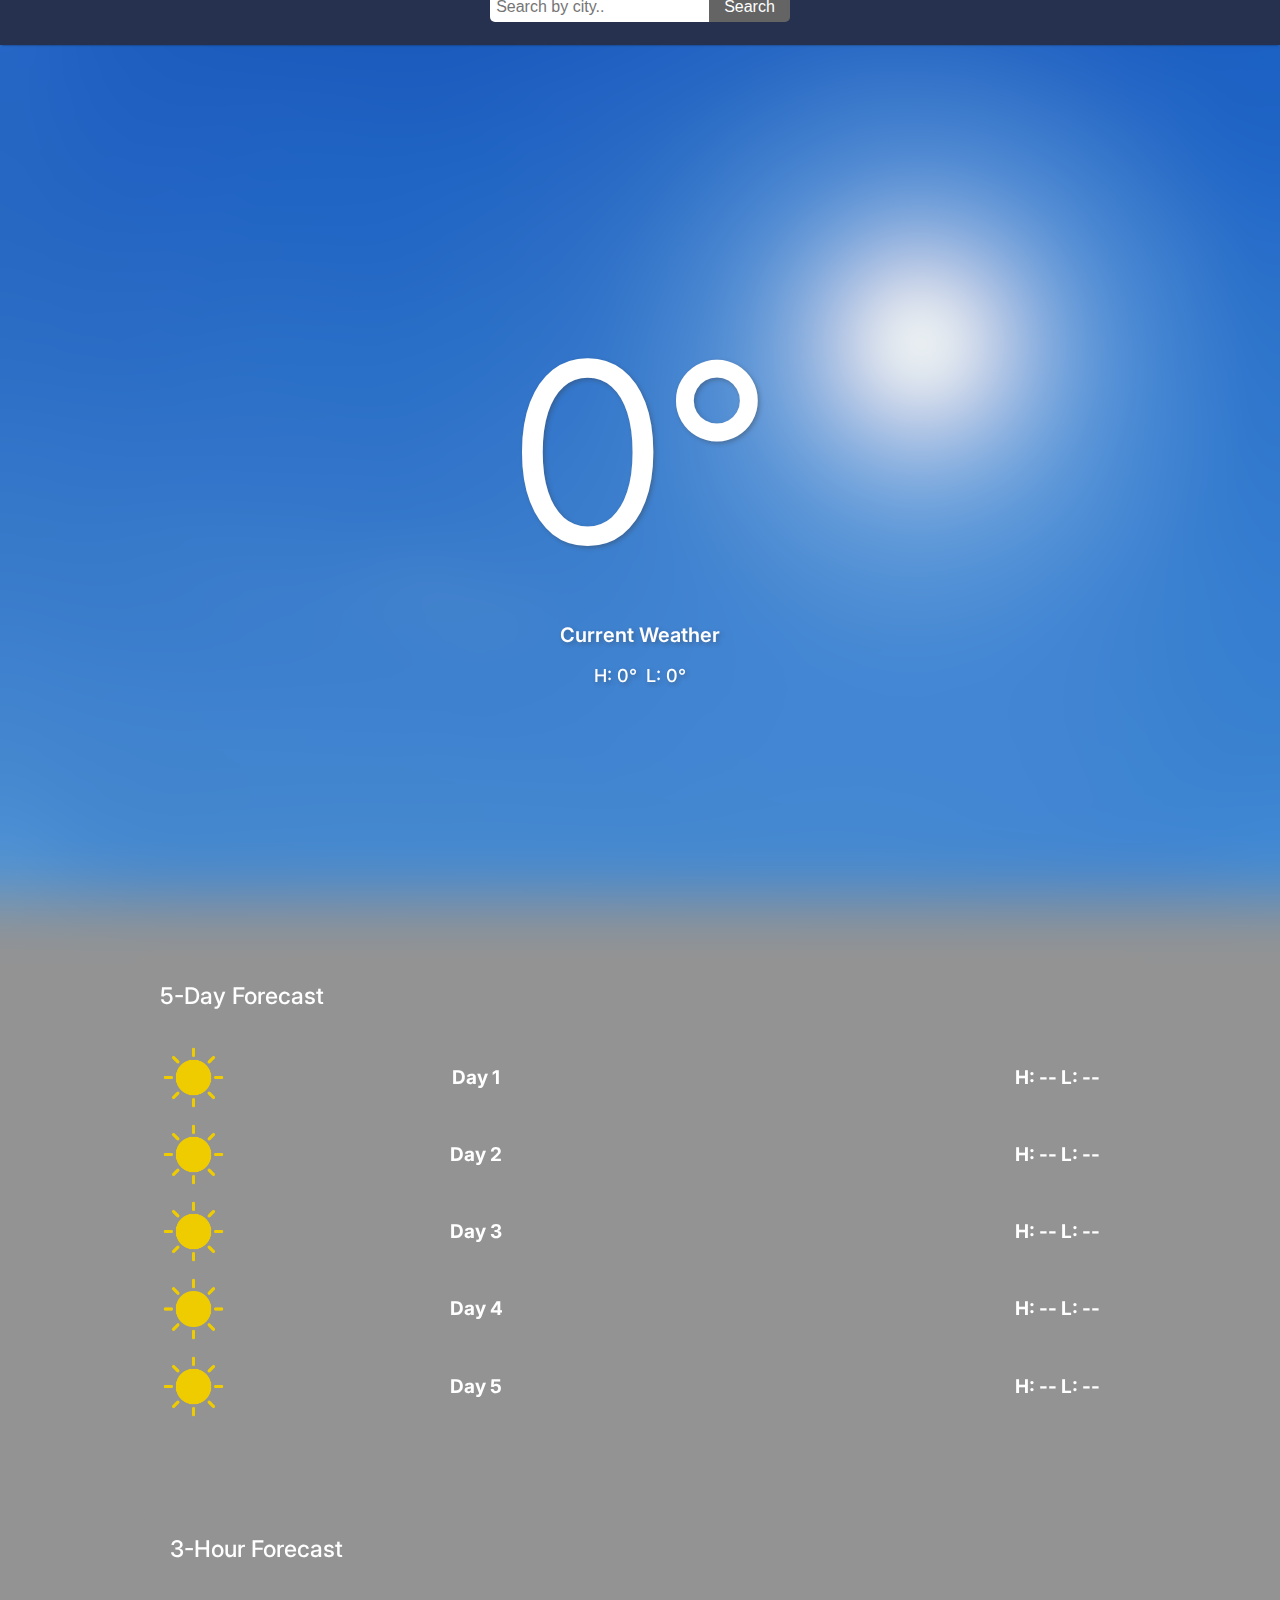
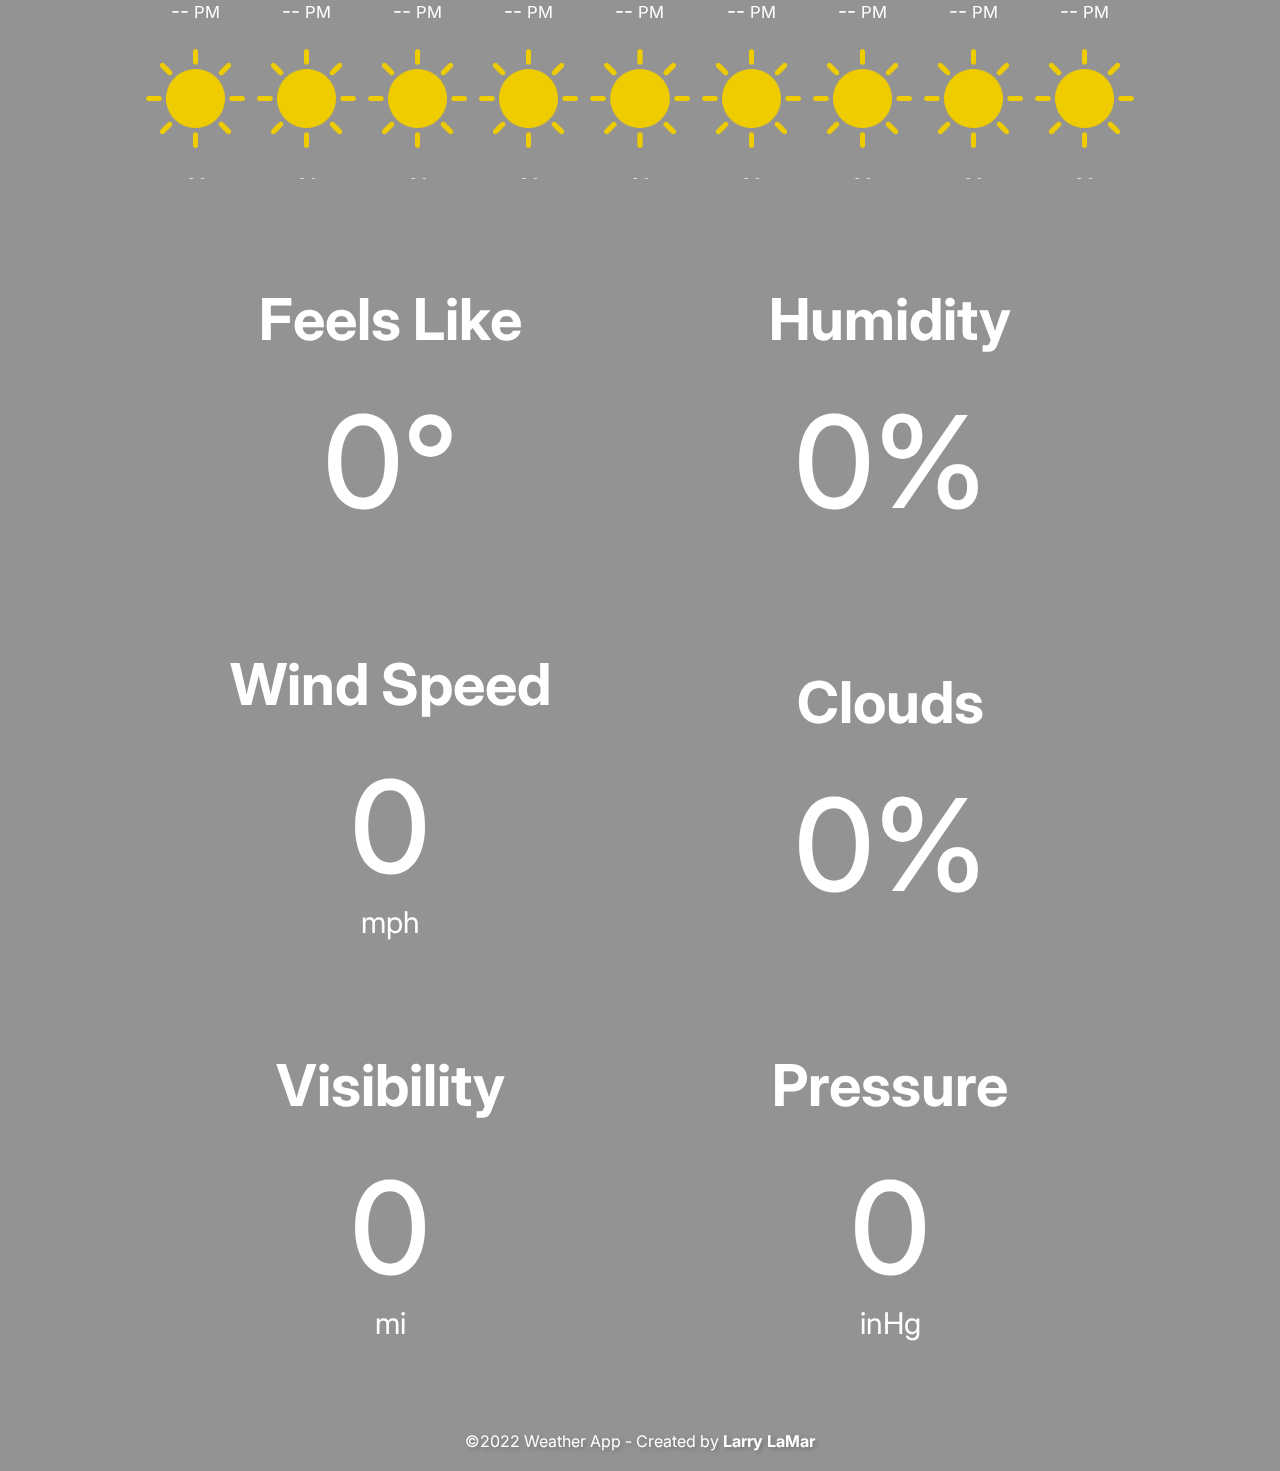
==== index.html @ 4acfbd5b "changed styling for search" ====
<!DOCTYPE html>
<html lang="en">
  <head>
    <meta charset="UTF-8" />
    <meta http-equiv="X-UA-Compatible" content="IE=edge" />
    <meta name="viewport" content="width=device-width, initial-scale=1.0" />
    <title>Weather App</title>
    <link rel="stylesheet" type="text/css" href="weather-app.css" />

    <link rel="preconnect" href="https://fonts.googleapis.com" />
    <link rel="preconnect" href="https://fonts.gstatic.com" crossorigin />
    <link
      href="https://fonts.googleapis.com/css2?family=Inter:wght@400;500;600;700&display=swap"
      rel="stylesheet"
    />

    <link
      rel="stylesheet"
      href="https://cdnjs.cloudflare.com/ajax/libs/font-awesome/6.1.2/css/all.min.css"
      integrity="sha512-1sCRPdkRXhBV2PBLUdRb4tMg1w2YPf37qatUFeS7zlBy7jJI8Lf4VHwWfZZfpXtYSLy85pkm9GaYVYMfw5BC1A=="
      crossorigin="anonymous"
      referrerpolicy="no-referrer"
    />

    <link
      rel="stylesheet"
      href="https://maxst.icons8.com/vue-static/landings/line-awesome/line-awesome/1.3.0/css/line-awesome.min.css"
    />
  </head>
  <body style="background-color: rgb(147, 147, 147)">
    <!-- <====== navbar section ======> -->
    <nav id="navBar" class="navbar">
      <div class="navContainer">
        <div class="search-container">
          <form id="searchForm" class="search-form">
            <input
              id="textBox"
              class="searchBar"
              type="text"
              placeholder="Search by city.."
            />
            <button class="search-button" type="submit">
              Search</i>
            </button>
          </form>
          <div id="searchResults" class="search-results"></div>
        </div>

        <i id="navIcon" class="las la-bars list-icon"></i>
        <i id="closeNavIcon" class="las la-times list-icon"></i>
      </div>
    </nav>

    <div class="nav-menu">
      <div class="nav-content">
        <div id="cityHistory" class="city-history-container">
          <h1 class="menu-title">Weather</h1>
        </div>
      </div>
    </div>

    <!-- ------- NAV END ------- -->

    <div class="weather-city">
      <p class="weather-header" id="weatherHeader">Getting Location...</p>
      <p id="weatherHeaderCountry">&nbsp;</p>
    </div>

    <div class="main-weather-container">
      <div class="weather-icon-container" id="weatherIconContainer">
        <!-- img icon here -->
        <img
          id="weatherIcon"
          class="weather-icon"
          src="./weather-icons/01d.png"
          alt="weather image"
        />
        <div id="apiLoader" class="loading-display-container">
          <div class="loading-container">
            <div class="loader"></div>
          </div>
        </div>
      </div>

      <p class="weather-temp" id="weatherTemp">0&deg;</p>
      <p class="weather-description" id="weatherDescription">Current Weather</p>

      <div class="high-low-container">
        <p class="high-low-temp" id="weatherHigh">H: 0&deg;&nbsp;</p>
        <p class="high-low-temp" id="weatherLow">L: 0&deg;</p>
      </div>
    </div>

    <div class="forecast-container">
      <div class="forecast-card">
        <h1 class="forecast-header">5-Day Forecast</h1>
        <div id="forecastList" class="forecast-list">
          <div class="forecast-days">
            <img
              class="forecast-image"
              src="./weather-icons/01d.png"
              alt="weather icon"
            />
            <p class="forecast-week-day">Day 1</p>
            <p class="forecast-hiLow">H: -- L: --</p>
          </div>
          <div class="forecast-days">
            <img
              class="forecast-image"
              src="./weather-icons/01d.png"
              alt="weather icon"
            />
            <p class="forecast-week-day">Day 2</p>
            <p class="forecast-hiLow">H: -- L: --</p>
          </div>
          <div class="forecast-days">
            <img
              class="forecast-image"
              src="./weather-icons/01d.png"
              alt="weather icon"
            />
            <p class="forecast-week-day">Day 3</p>
            <p class="forecast-hiLow">H: -- L: --</p>
          </div>
          <div class="forecast-days">
            <img
              class="forecast-image"
              src="./weather-icons/01d.png"
              alt="weather icon"
            />
            <p class="forecast-week-day">Day 4</p>
            <p class="forecast-hiLow">H: -- L: --</p>
          </div>
          <div class="forecast-days">
            <img
              class="forecast-image"
              src="./weather-icons/01d.png"
              alt="weather icon"
            />
            <p class="forecast-week-day">Day 5</p>
            <p class="forecast-hiLow">H: -- L: --</p>
          </div>
        </div>
      </div>
    </div>

    <div class="hourly-forecast-container">
      <!-- display temp, time, and image icon -->
      <div class="hourly-card-wrapper">
        <h1 class="forecast-header-hourly">3-Hour Forecast</h1>
        <div id="hourlyContainer" class="hourly-card-container">
          <div id="hourlyWeatherCard" class="hourlyWeather-card">
            <p class="hourlyTimeOfDay" id="timeOfDay">-- <small>PM</small></p>
            <img
              class="hourly-image"
              id="hourlyIcon"
              src="./weather-icons/01d.png"
              alt="weather icon"
            />
            <p class="hourly-temp" id="'hourlyTemp">0&deg;</p>
          </div>
          <div id="hourlyWeatherCard" class="hourlyWeather-card">
            <p class="hourlyTimeOfDay" id="timeOfDay">-- <small>PM</small></p>
            <img
              class="hourly-image"
              id="hourlyIcon"
              src="./weather-icons/01d.png"
              alt="weather icon"
            />
            <p class="hourly-temp" id="'hourlyTemp">0&deg;</p>
          </div>
          <div id="hourlyWeatherCard" class="hourlyWeather-card">
            <p class="hourlyTimeOfDay" id="timeOfDay">-- <small>PM</small></p>
            <img
              class="hourly-image"
              id="hourlyIcon"
              src="./weather-icons/01d.png"
              alt="weather icon"
            />
            <p class="hourly-temp" id="'hourlyTemp">0&deg;</p>
          </div>
          <div id="hourlyWeatherCard" class="hourlyWeather-card">
            <p class="hourlyTimeOfDay" id="timeOfDay">-- <small>PM</small></p>
            <img
              class="hourly-image"
              id="hourlyIcon"
              src="./weather-icons/01d.png"
              alt="weather icon"
            />
            <p class="hourly-temp" id="'hourlyTemp">0&deg;</p>
          </div>
          <div id="hourlyWeatherCard" class="hourlyWeather-card">
            <p class="hourlyTimeOfDay" id="timeOfDay">-- <small>PM</small></p>
            <img
              class="hourly-image"
              id="hourlyIcon"
              src="./weather-icons/01d.png"
              alt="weather icon"
            />
            <p class="hourly-temp" id="'hourlyTemp">0&deg;</p>
          </div>
          <div id="hourlyWeatherCard" class="hourlyWeather-card">
            <p class="hourlyTimeOfDay" id="timeOfDay">-- <small>PM</small></p>
            <img
              class="hourly-image"
              id="hourlyIcon"
              src="./weather-icons/01d.png"
              alt="weather icon"
            />
            <p class="hourly-temp" id="'hourlyTemp">0&deg;</p>
          </div>
          <div id="hourlyWeatherCard" class="hourlyWeather-card">
            <p class="hourlyTimeOfDay" id="timeOfDay">-- <small>PM</small></p>
            <img
              class="hourly-image"
              id="hourlyIcon"
              src="./weather-icons/01d.png"
              alt="weather icon"
            />
            <p class="hourly-temp" id="'hourlyTemp">0&deg;</p>
          </div>
          <div id="hourlyWeatherCard" class="hourlyWeather-card">
            <p class="hourlyTimeOfDay" id="timeOfDay">-- <small>PM</small></p>
            <img
              class="hourly-image"
              id="hourlyIcon"
              src="./weather-icons/01d.png"
              alt="weather icon"
            />
            <p class="hourly-temp" id="'hourlyTemp">0&deg;</p>
          </div>
          <div id="hourlyWeatherCard" class="hourlyWeather-card">
            <p class="hourlyTimeOfDay" id="timeOfDay">-- <small>PM</small></p>
            <img
              class="hourly-image"
              id="hourlyIcon"
              src="./weather-icons/01d.png"
              alt="weather icon"
            />
            <p class="hourly-temp" id="'hourlyTemp">0&deg;</p>
          </div>
        </div>
      </div>
    </div>

    <div class="data-section">
      <div class="weather-data-container">
        <div class="data-card">
          <div class="card-contents">
            <p class="data-title">Feels Like</p>
            <p id="feelsLike" class="data-item">0&deg;</p>
          </div>
        </div>

        <div class="data-card">
          <div class="card-contents">
            <p class="data-title">Humidity</p>
            <p id="humidity" class="data-item">0%</p>
          </div>
        </div>

        <div class="data-card">
          <div class="card-contents">
            <p class="data-title">Wind Speed</p>
            <p id="windSpeed" class="data-item">0</p>
            <p class="data-text">mph</p>
          </div>
        </div>

        <div class="data-card">
          <div class="card-contents">
            <p class="data-title">Clouds</p>
            <p id="cloudPercentage" class="data-item">0%</p>
          </div>
        </div>

        <div class="data-card">
          <div class="card-contents">
            <p class="data-title">Visibility</p>
            <p id="visibility" class="data-item">0</p>
            <p class="data-text">mi</p>
          </div>
        </div>

        <div class="data-card">
          <div class="card-contents">
            <p class="data-title">Pressure</p>
            <p id="pressure" class="data-item">0</p>
            <p class="data-text">inHg</p>
          </div>
        </div>
      </div>
    </div>

    <footer>
      &copy;2022 Weather App - Created by
      <a target="blank" href="https://github.com/l2fc3s">Larry LaMar</a>
    </footer>

    <script src="./weatherApp.js"></script>
  </body>
</html>
---- weather-app.css ----
html,
body {
  font-family: "Inter", sans-serif;
  margin: 0;
  padding: 0;
  min-height: 100%;
  color: #fff;
  width: 100%;
  overflow-x: hidden;
}

body {
  /* background-color: rgb(147, 147, 147); */
  background: url(./background-images/01d.jpg);
  background-repeat: no-repeat;
  background-size: cover;
  background-attachment: fixed;
  -webkit-backdrop-filter: blur(30px);
  backdrop-filter: blur(30px);
}

/* ------- nav section -------- */
.navbar {
  z-index: 98;
  background-color: rgb(38, 49, 80);
  box-shadow: 0 2px 2px -2px rgba(0, 0, 0, 0.536);
  height: 45px;
}

.navContainer {
  display: flex;
  align-items: center;
  justify-content: center;
  position: relative;
}
.search-container {
  position: absolute;
  margin: 0 auto;
  flex: 0 1 auto;
}
.searchBar {
  margin: 0;
  padding: 6px;
  border: none;
  border-radius: 5px 0 0 5px;
  font-size: 16px;
  font-weight: 400;
  background-color: #fff;
}

.searchBar:focus::placeholder {
  color: transparent;
}

form:focus,
input:focus {
  outline: none;
}

*:focus {
  outline: none;
}

.search-button {
  margin: 0;
  float: right;
  padding: 6px 15px 6px 15px;
  border: none;
  cursor: pointer;
  font-size: 16px;
  font-weight: 400;
  background: rgb(100, 100, 100);
  border-radius: 0 5px 5px 0;
  color: #ffffff;
  transition: 0.3s;
}

.search-button:hover {
  background: rgb(135, 135, 135);
}

.list-icon {
  padding: 6px 20px 8px 0;
  font-size: 32px;
  margin-left: auto;
  flex: 0 1 auto;
  color: #dedede;
  transition: 0.3s;
}

.list-icon:hover {
  cursor: pointer;
  color: #fff;
}

.search-results {
  background-color: #fff;
  flex: none;
  position: absolute;
  width: 100%;
  /* border-radius: 0 0 5px 5px; */
  border-radius: 5px;
  display: none;
  color: black;
  cursor: pointer;
  z-index: 1000;
}

.search-results div:hover {
  background-color: #ddd;
}

.result-item {
  padding: 5px;
}

/* ---- nav menu open ---- */
.nav-menu {
  display: none;
  top: 45px;
  right: 0px;
  left: 0px;
  bottom: 0px;
  position: absolute;
  z-index: 99;
  background-color: rgb(38, 49, 80);
  height: 100vh;
  width: 100%;
  overflow-y: scroll;
  overscroll-behavior: contain;
}

.nav-menu {
  -webkit-touch-callout: none; /* iOS Safari */
  -webkit-user-select: none; /* Safari */
  -khtml-user-select: none; /* Konqueror HTML */
  -moz-user-select: none; /* Old versions of Firefox */
  -ms-user-select: none; /* Internet Explorer/Edge */
  user-select: none;
}

#closeNavIcon {
  text-align: right;
  display: none;
  color: #dedede;
}

#closeNavIcon:hover {
  cursor: pointer;
  color: #fff;
  transition: 0.3s;
}

/* --------- list section -------- */
.menu-title {
  align-self: flex-start;
  font-size: 50px;
}

.list-item-content {
  width: 100%;
  border-radius: 30px;
  margin: 10px;
  max-width: 1000px;
  padding: 10px;
}

.listItem-temp-container {
  display: flex;
  flex-direction: column;
  justify-content: center;
  align-items: center;
  float: right;
  padding: 0 30px 0 30px;
}

.listItem-temp-container p {
  display: inline-block;
  margin: 0 0 10px 0;
  font-size: 20px;
  text-shadow: 2px 2px 4px rgba(0, 0, 0, 0.356);
}

.listItem-temp-container h1 {
  font-size: 55px;
  margin: 5px 0 0 0;
  text-shadow: 2px 2px 4px rgba(0, 0, 0, 0.356);
}

.listItem-name-condition {
  display: flex;
  flex-direction: column;
  justify-content: center;
  padding-left: 30px;
  float: left;
}

.listItem-name-condition,
.listItem-temp-container:hover {
  cursor: pointer;
}

.listItem-name-condition h2 {
  font-size: 45px;
  margin: 5px 0 0 0;
  text-shadow: 2px 2px 4px rgba(0, 0, 0, 0.356);
}

.listItem-name-condition p {
  margin: 5px 0 0 0;
  font-size: 20px;
  text-shadow: 2px 2px 4px rgba(0, 0, 0, 0.356);
}

#deleteButton {
  padding: 20px;
  float: right;
  font-size: 30px;
  color: #dedede;
  transition: 0.3s;
  text-shadow: 2px 2px 4px rgba(0, 0, 0, 0.356);
}

#deleteButton:hover {
  color: #fff;
  font-size: 28px;
  cursor: pointer;
}

.city-history-container {
  display: flex;
  flex-direction: column;
  align-items: center;
  justify-content: center;
  width: 70%;
  margin-bottom: 150px;
  height: 100%;
}

.nav-content {
  display: flex;
  justify-content: center;
  align-items: center;
  flex-direction: column;
  width: 100%;
}

/* ------- end nav section ------ */

.weather-city {
  height: 40px;
  display: flex;
  justify-content: center;
  align-items: center;
}

.weather-city p {
  display: inline-block;
  vertical-align: top;
  font-size: 15px;
  padding-top: 10px;
  text-shadow: 2px 2px 4px rgba(59, 59, 59, 0.356);
}

.weather-header {
  font-weight: 700;
}

#weatherHeaderCountry {
  font-weight: 600;
}

/* --------- start weather section --------- */

.main-weather-container {
  min-height: calc(100vh - 85px);
  width: 100%;
  display: flex;
  flex-direction: column;
  justify-content: center;
  align-items: center;
}

.weather-icon-container {
  width: 40%;
  max-width: 425px;
  min-width: 350px;
  margin-bottom: -40px;
}

.weather-icon {
  height: auto;
  width: 100%;
}

.loading-display-container {
  display: none;
}

.loading-container {
  height: 30vh;
  min-height: 200px;
  width: 100%;
  display: flex;
  flex-direction: column;
  justify-content: center;
  align-items: center;
}

.loader {
  border: 05px solid #fff;
  border-top: 05px solid #7a7a7a00;
  border-radius: 50%;
  width: 40px;
  height: 40px;
  animation: spin 0.7s linear infinite;
}

@keyframes spin {
  0% {
    transform: rotate();
  }
  100% {
    transform: rotate(360deg);
  }
}

.weather-temp {
  min-height: 0vw;
  font-size: clamp(150px, 20vw, 250px);
  font-weight: 400;
  padding: 40px 0 0 0;
  margin: 0;
  text-align: center;
  text-shadow: 2px 2px 4px rgba(59, 59, 59, 0.356);
}

.weather-description {
  font-size: 20px;
  font-weight: 600;
  text-shadow: 2px 2px 4px rgba(59, 59, 59, 0.356);
}

.high-low-temp {
  display: inline-block;
  text-shadow: 2px 2px 4px rgba(59, 59, 59, 0.356);
}

.high-low-container {
  padding: 0;
  margin: -20px;
}

.high-low-temp {
  font-size: 18px;
  font-weight: 500;
}

/* ----- forecast section ----- */
.forecast-container {
  height: 100%;
  width: 100%;
  display: flex;
  flex-direction: column;
  align-items: center;
  justify-content: center;
  padding: 50px 0 50px 0;
}

.forecast-card {
  width: 75%;
  max-width: 1000px;
  background-color: rgba(147, 147, 147, 0.523);
  padding: 30px;
  border-radius: 30px;
}

.forecast-header {
  font-size: 23px;
  font-weight: 500;
  position: relative;
  bottom: 13px;
}

.forecast-days {
  display: flex;
  justify-content: space-between;
  align-items: center;
  padding: 5px 0 5px 0;
}

.forecast-image {
  height: auto;
  width: 7%;
  min-width: 50px;
  padding-right: 10px;
}
.forecast-week-day {
  margin-right: 500px;
  font-size: 19px;
  font-weight: 700;
}

.forecast-hiLow {
  white-space: pre;
  font-size: 19px;
  font-weight: 700;
  margin-right: 20px;
}

/* ----- hourly forecast ----- */

.hourly-forecast-container {
  height: 100%;
  width: 100%;
  display: flex;
  justify-content: center;
  align-items: center;
  padding-bottom: 50px;
}

.forecast-header-hourly {
  font-size: 23px;
  font-weight: 500;
  padding: 15px 0 0 30px;
}

.hourly-card-wrapper {
  background-color: rgba(147, 147, 147, 0.523);
  width: 88%;
  max-width: 1000px;
  border-radius: 30px;
  padding-bottom: 15px;
}

.hourly-card-container {
  display: flex;
  overflow: scroll;
}

.hourlyWeather-card {
  height: 200px;
  max-width: 200px;
  padding: 0 10px 0 10px 0;
  display: flex;
  justify-content: space-around;
  align-items: center;
  flex-direction: column;
}

.hourlyTimeOfDay {
  font-size: 20px;
}

.hourly-image {
  width: 100%;
  height: auto;
  min-width: 90px;
}

.hourly-temp {
  font-size: 20px;
}

/* ----- Weather Data ------ */
.data-section {
  display: flex;
  justify-content: center;
}

.weather-data-container {
  display: grid;
  gap: 50px;
  grid-template-columns: repeat(2, 45%);
  justify-content: center;
  align-items: center;
  padding-bottom: 50px;
  width: 80%;
  max-width: 1000px;
}

.data-card {
  background-color: rgba(147, 147, 147, 0.523);
  height: 100%;
  display: flex;
  align-items: center;
  justify-content: center;
  flex-direction: column;
  border-radius: 30px;
}

.card-contents {
  display: flex;
  justify-content: center;
  align-items: center;
  flex-direction: column;
  padding: 20px;
}

.data-title {
  padding: 0;
  margin: 0;
  white-space: nowrap;
}

.data-item {
  padding: 0;
  margin: 0;
}

.data-title {
  font-weight: 700;
  min-height: 0vw;
  font-size: clamp(20px, 4.5vw, 70px);
  padding: 20px 0 30px 0;
}

.data-item {
  font-weight: 500;
  min-height: 0vw;
  font-size: clamp(50px, 10vw, 150px);
}

.data-text {
  padding: 0;
  margin: 0;
  min-height: 0vw;
  font-size: clamp(20px, 3vw, 30px);
}

footer {
  text-align: center;
  padding: 20px;
  text-shadow: 2px 2px 4px rgba(59, 59, 59, 0.356);
}

footer > a {
  text-decoration: none;
  color: white;
  font-weight: 700;
}

footer > a:hover {
  color: rgb(171, 0, 171);
  transition: 0.5s;
}

/* ----------------- Mobile Section ---------------  */

/* Main */

/* ForeCast */

@media screen and (max-width: 1360px) {
  .forecast-week-day {
    margin-right: 300px;
  }
}

@media screen and (max-width: 1000px) {
  .forecast-week-day {
    margin-right: 185px;
  }
}

@media screen and (max-width: 800px) {
  .forecast-week-day {
    margin-right: 105px;
  }
}

@media screen and (max-width: 640px) {
  .forecast-week-day {
    margin-right: 55px;
  }
}

@media screen and (max-width: 460px) {
  .forecast-header {
    font-size: 18px;
    font-weight: 500;
  }

  .forecast-week-day {
    margin-right: 20px;
  }

  .forecast-hiLow {
    font-size: 17px;
    font-weight: 700;
    margin-right: 0;
  }

  .forecast-week-day {
    font-size: 16px;
    font-weight: 700;
  }
}

/* Hourly */
@media screen and (max-width: 820px) {
  .hourly-card-container {
    overflow: -moz-scrollbars-none;
    -ms-overflow-style: none;
    scrollbar-width: none;
  }

  .hourly-card-container::-webkit-scrollbar {
    width: 0 !important;
    display: none;
  }
}

@media screen and (max-width: 460px) {
  .forecast-header-hourly {
    font-size: 18px;
    font-weight: 500;
  }
}

/* Data Cards */
@media screen and (max-width: 960px) {
  .weather-data-container {
    gap: 20px;
  }
}

@media screen and (max-width: 640px) {
  .data-title {
    white-space: normal;
    text-align: center;
    padding: 0px 0 10px 0;
  }
  .data-card {
    height: 180px;
  }
  .weather-data-container {
    gap: 40px;
  }
}

@media screen and (max-width: 460px) {
  .data-title {
    font-size: 15px;
    font-weight: 600;
  }

  .data-card {
    height: 150px;
  }

  .data-text {
    font-size: 15px;
  }
}

@media screen and (max-width: 420px) {
  footer {
    font-size: 12px;
  }
}
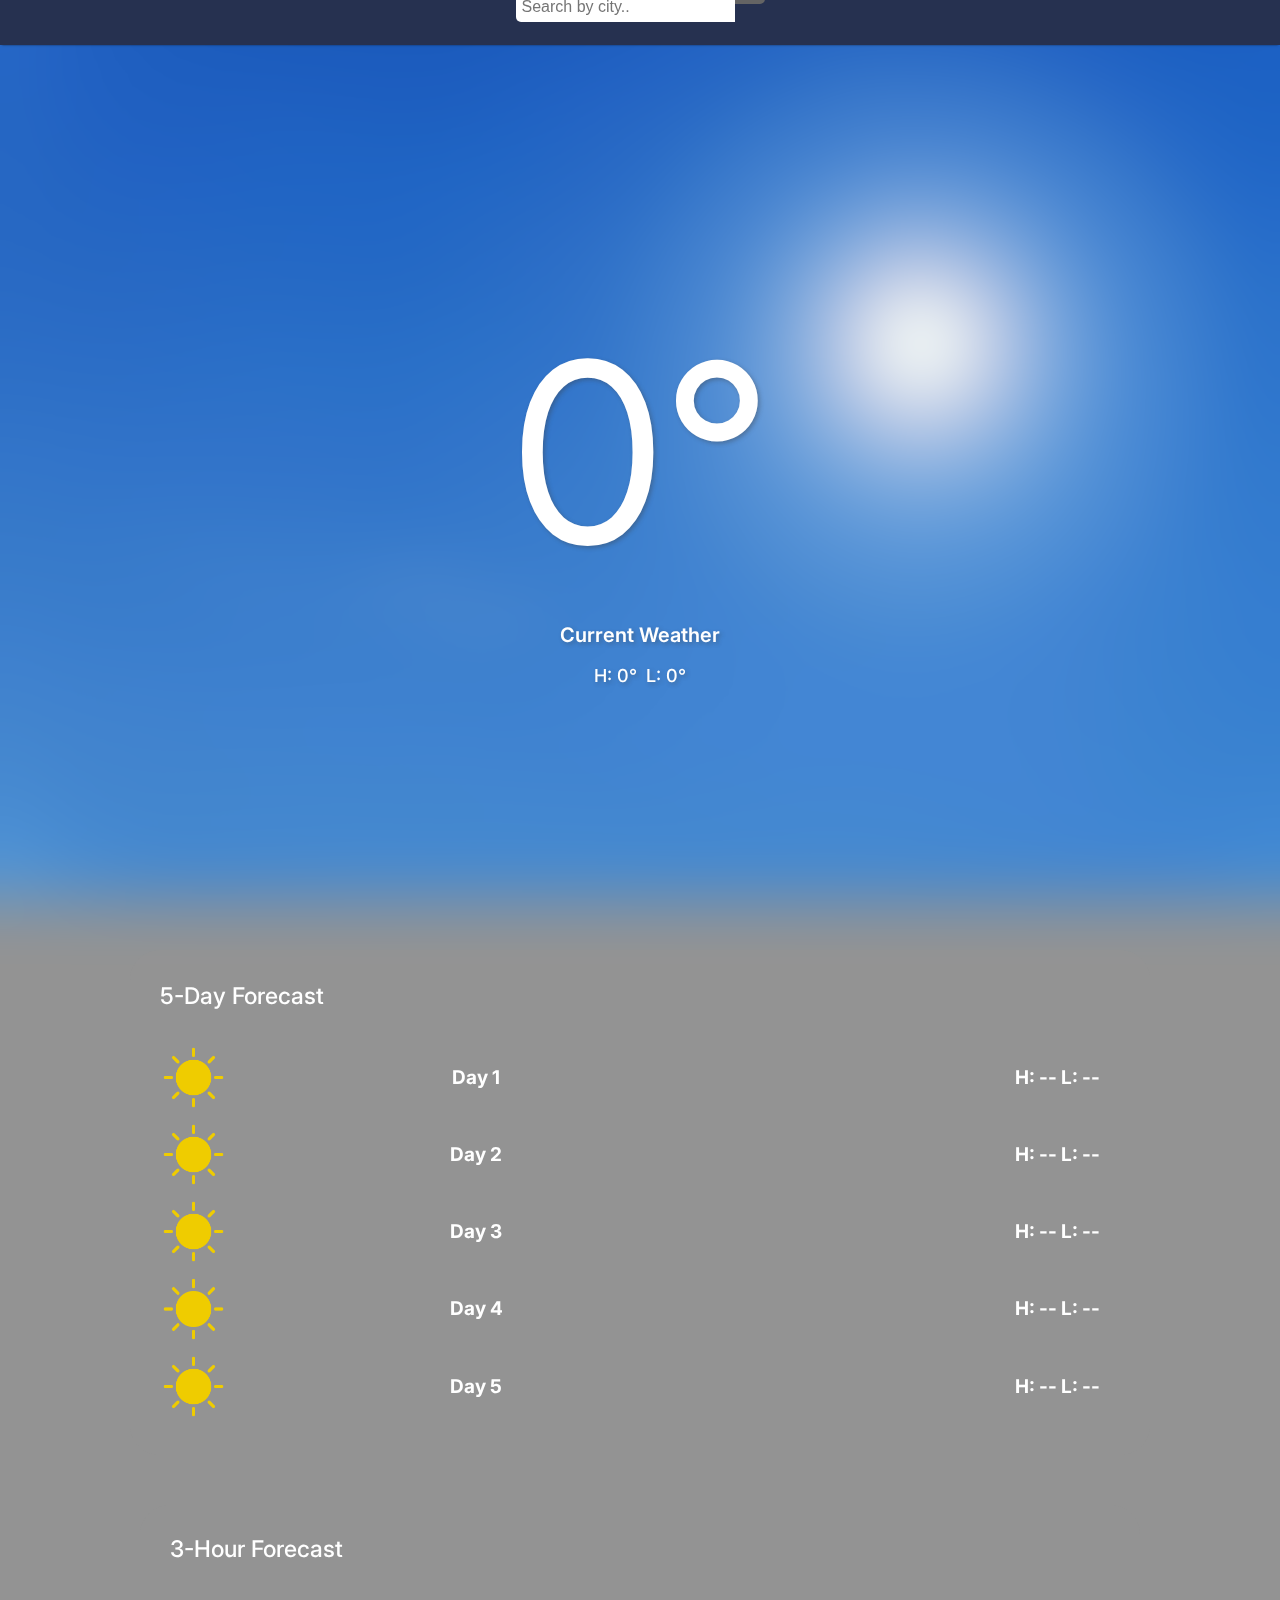
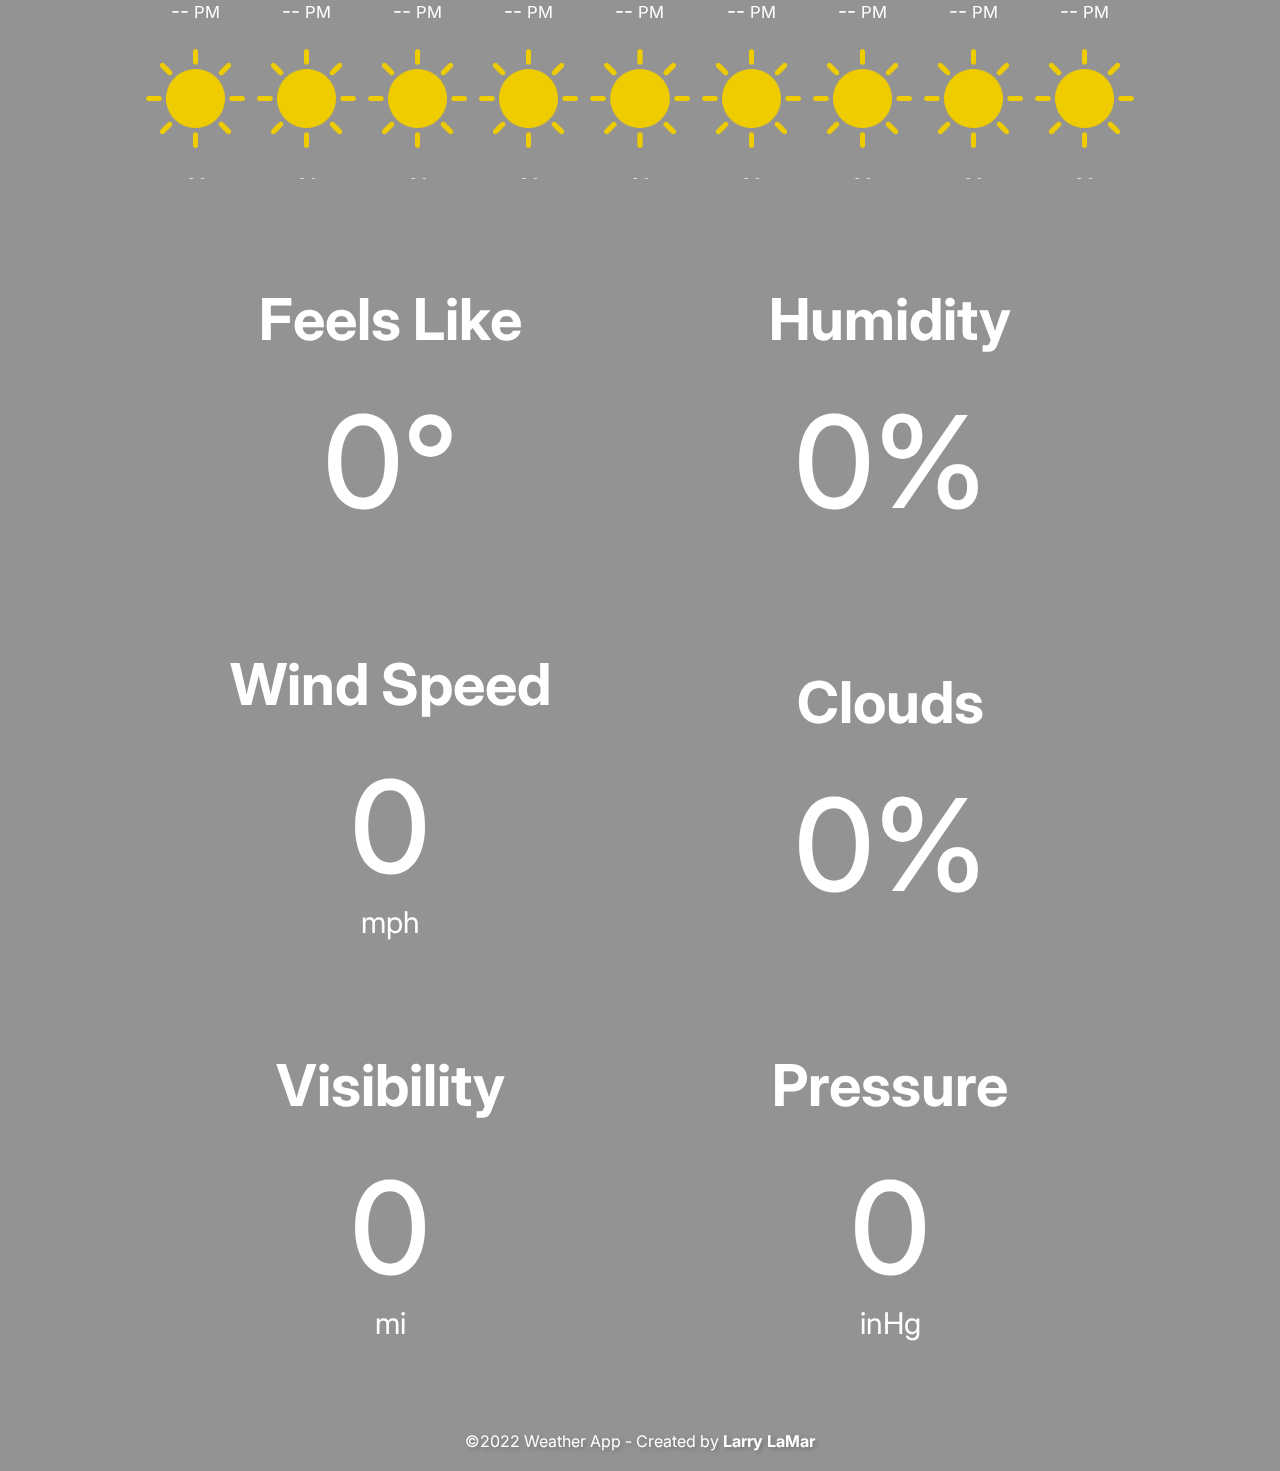
==== commit c1ceb498: "style changes on search form" ====
--- a/index.html
+++ b/index.html
@@ -40,7 +40,7 @@
               placeholder="Search by city.."
             />
             <button class="search-button" type="submit">
-              Search</i>
+              <i class="fa-solid fa-magnifying-glass"></i>
             </button>
           </form>
           <div id="searchResults" class="search-results"></div>
--- a/weather-app.css
+++ b/weather-app.css
@@ -38,6 +38,12 @@
   margin: 0 auto;
   flex: 0 1 auto;
 }
+
+.search-form {
+  position: relative;
+  z-index: 125;
+}
+
 .searchBar {
   margin: 0;
   padding: 6px;
@@ -98,12 +104,13 @@
   flex: none;
   position: absolute;
   width: 100%;
-  /* border-radius: 0 0 5px 5px; */
-  border-radius: 5px;
+  border-radius: 0 0 5px 5px;
+  top: 25px;
+  z-index: 1;
   display: none;
   color: black;
   cursor: pointer;
-  z-index: 1000;
+  padding-top: 5px;
 }
 
 .search-results div:hover {
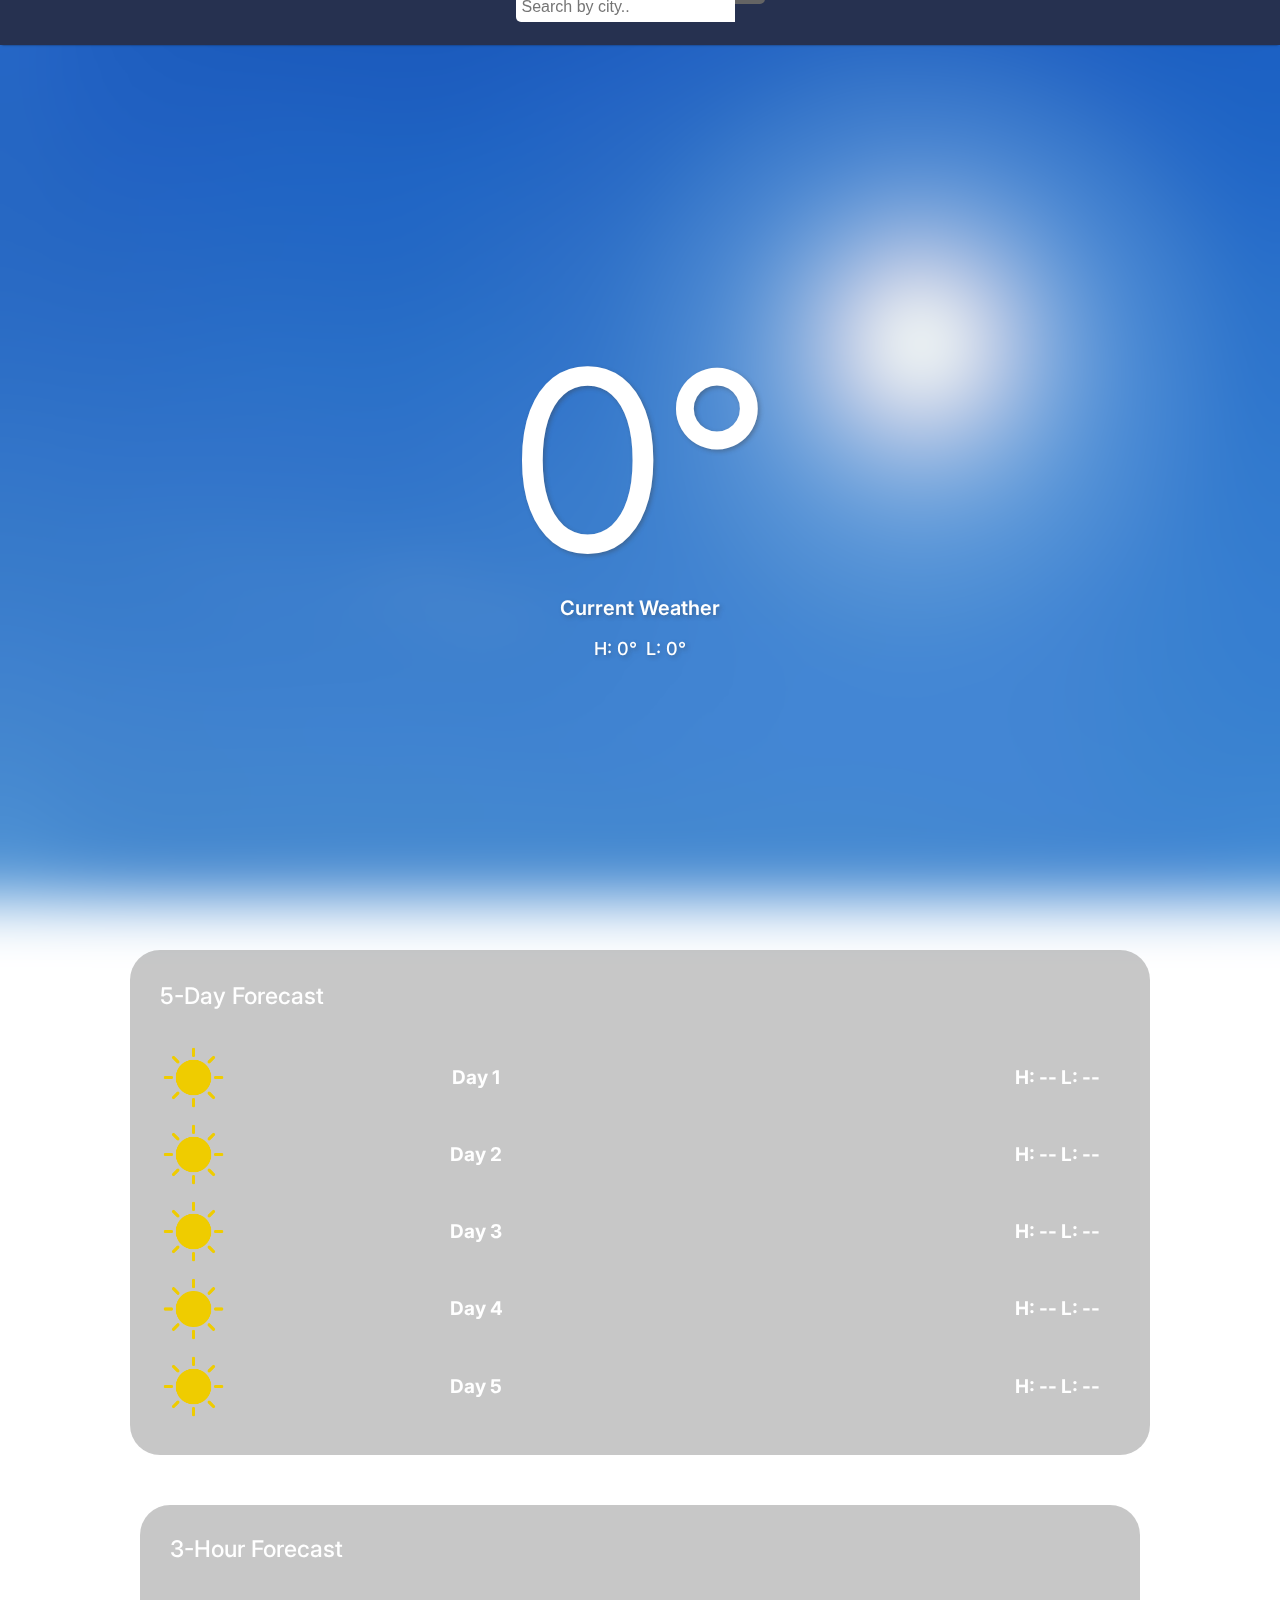
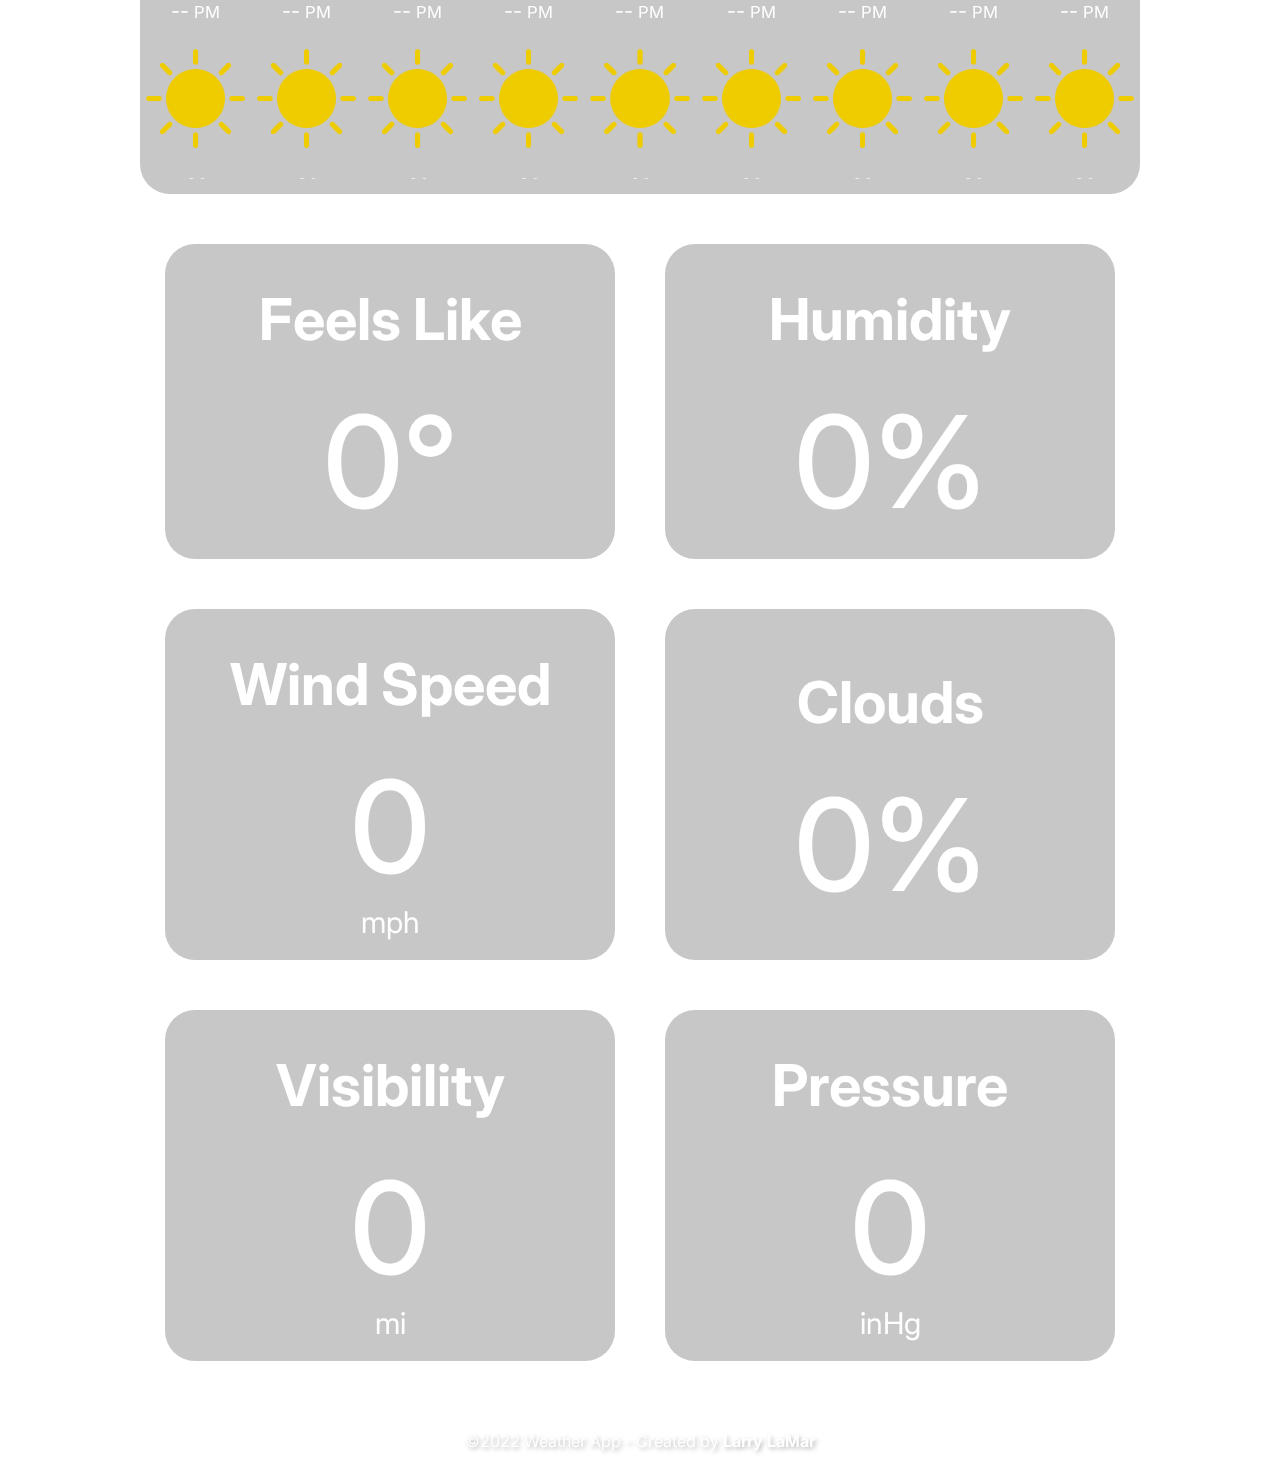
==== commit b3bcab21: "fixed css issue" ====
--- a/index.html
+++ b/index.html
@@ -27,13 +27,14 @@
       href="https://maxst.icons8.com/vue-static/landings/line-awesome/line-awesome/1.3.0/css/line-awesome.min.css"
     />
   </head>
-  <body style="background-color: rgb(147, 147, 147)">
+  <body>
     <!-- <====== navbar section ======> -->
     <nav id="navBar" class="navbar">
       <div class="navContainer">
         <div class="search-container">
-          <form id="searchForm" class="search-form">
+          <form autocomplete="off" id="searchForm" class="search-form">
             <input
+              autocomplete="off"
               id="textBox"
               class="searchBar"
               type="text"
--- a/weather-app.css
+++ b/weather-app.css
@@ -21,7 +21,7 @@
 
 /* ------- nav section -------- */
 .navbar {
-  z-index: 98;
+  z-index: 99;
   background-color: rgb(38, 49, 80);
   box-shadow: 0 2px 2px -2px rgba(0, 0, 0, 0.536);
   height: 45px;
@@ -106,7 +106,7 @@
   width: 100%;
   border-radius: 0 0 5px 5px;
   top: 25px;
-  z-index: 1;
+  z-index: 115;
   display: none;
   color: black;
   cursor: pointer;
@@ -159,6 +159,24 @@
 }
 
 /* --------- list section -------- */
+.nav-content {
+  display: flex;
+  justify-content: center;
+  align-items: center;
+  flex-direction: column;
+  width: 100%;
+}
+
+.city-history-container {
+  display: flex;
+  flex-direction: column;
+  align-items: center;
+  justify-content: center;
+  width: 70%;
+  margin-bottom: 150px;
+  height: 100%;
+}
+
 .menu-title {
   align-self: flex-start;
   font-size: 50px;
@@ -166,10 +184,36 @@
 
 .list-item-content {
   width: 100%;
-  border-radius: 30px;
+  border-radius: 20px;
   margin: 10px;
   max-width: 1000px;
-  padding: 10px;
+  padding: 15px 10px 15px 10px;
+}
+
+.listItem-name-condition {
+  display: flex;
+  flex-direction: column;
+  justify-content: center;
+  padding: 0 30px 0 30px;
+  float: left;
+  transition: 0.3s;
+  position: relative;
+}
+
+.listItem-name-condition h2 {
+  font-size: 45px;
+  margin: 5px 0 0 0;
+  text-shadow: 2px 2px 4px rgba(0, 0, 0, 0.356);
+}
+
+.listItem-name-condition:hover {
+  top: -1px;
+}
+
+.listItem-name-condition p {
+  margin: 5px 0 0 0;
+  font-size: 20px;
+  text-shadow: 2px 2px 4px rgba(0, 0, 0, 0.356);
 }
 
 .listItem-temp-container {
@@ -179,6 +223,18 @@
   align-items: center;
   float: right;
   padding: 0 30px 0 30px;
+  transition: 0.3s;
+  position: relative;
+}
+
+.listItem-temp-container h1 {
+  font-size: 55px;
+  margin: 5px 0 0 0;
+  text-shadow: 2px 2px 4px rgba(0, 0, 0, 0.356);
+}
+
+.listItem-temp-container:hover {
+  top: -1px;
 }
 
 .listItem-temp-container p {
@@ -188,39 +244,13 @@
   text-shadow: 2px 2px 4px rgba(0, 0, 0, 0.356);
 }
 
-.listItem-temp-container h1 {
-  font-size: 55px;
-  margin: 5px 0 0 0;
-  text-shadow: 2px 2px 4px rgba(0, 0, 0, 0.356);
-}
-
-.listItem-name-condition {
-  display: flex;
-  flex-direction: column;
-  justify-content: center;
-  padding-left: 30px;
-  float: left;
-}
-
 .listItem-name-condition,
 .listItem-temp-container:hover {
   cursor: pointer;
 }
 
-.listItem-name-condition h2 {
-  font-size: 45px;
-  margin: 5px 0 0 0;
-  text-shadow: 2px 2px 4px rgba(0, 0, 0, 0.356);
-}
-
-.listItem-name-condition p {
-  margin: 5px 0 0 0;
-  font-size: 20px;
-  text-shadow: 2px 2px 4px rgba(0, 0, 0, 0.356);
-}
-
 #deleteButton {
-  padding: 20px;
+  padding: 20px 20px 20px 5px;
   float: right;
   font-size: 30px;
   color: #dedede;
@@ -232,24 +262,6 @@
   color: #fff;
   font-size: 28px;
   cursor: pointer;
-}
-
-.city-history-container {
-  display: flex;
-  flex-direction: column;
-  align-items: center;
-  justify-content: center;
-  width: 70%;
-  margin-bottom: 150px;
-  height: 100%;
-}
-
-.nav-content {
-  display: flex;
-  justify-content: center;
-  align-items: center;
-  flex-direction: column;
-  width: 100%;
 }
 
 /* ------- end nav section ------ */
@@ -289,9 +301,9 @@
 }
 
 .weather-icon-container {
-  width: 40%;
+  width: 30%;
   max-width: 425px;
-  min-width: 350px;
+  min-width: 300px;
   margin-bottom: -40px;
 }
 
@@ -346,6 +358,8 @@
   font-size: 20px;
   font-weight: 600;
   text-shadow: 2px 2px 4px rgba(59, 59, 59, 0.356);
+  margin-top: -15px;
+  margin-bottom: 0;
 }
 
 .high-low-temp {
@@ -355,7 +369,7 @@
 
 .high-low-container {
   padding: 0;
-  margin: -20px;
+  margin: 0;
 }
 
 .high-low-temp {
@@ -554,7 +568,49 @@
 
 /* ----------------- Mobile Section ---------------  */
 
-/* Main */
+/* mobile nav */
+@media screen and (max-width: 720px) {
+  .city-history-container {
+    width: 85%;
+  }
+
+  .menu-title {
+    font-size: clamp(40px, 8vw, 50px);
+  }
+}
+
+@media screen and (max-width: 560px) {
+  #deleteButton {
+    padding: 20px 15px 20px 20px;
+  }
+
+  .listItem-name-condition {
+    padding: 0 0 0 15px;
+  }
+
+  .listItem-name-condition h2 {
+    font-size: 5vw;
+  }
+
+  .listItem-name-condition p {
+    font-size: 15px;
+    font-weight: 500;
+  }
+
+  .listItem-temp-container h1 {
+    font-size: 7vw;
+  }
+
+  .listItem-temp-container p {
+    font-size: 13px;
+    font-weight: 500;
+  }
+
+  .listItem-temp-container {
+    padding: 0;
+    padding-left: 30px;
+  }
+}
 
 /* ForeCast */
 
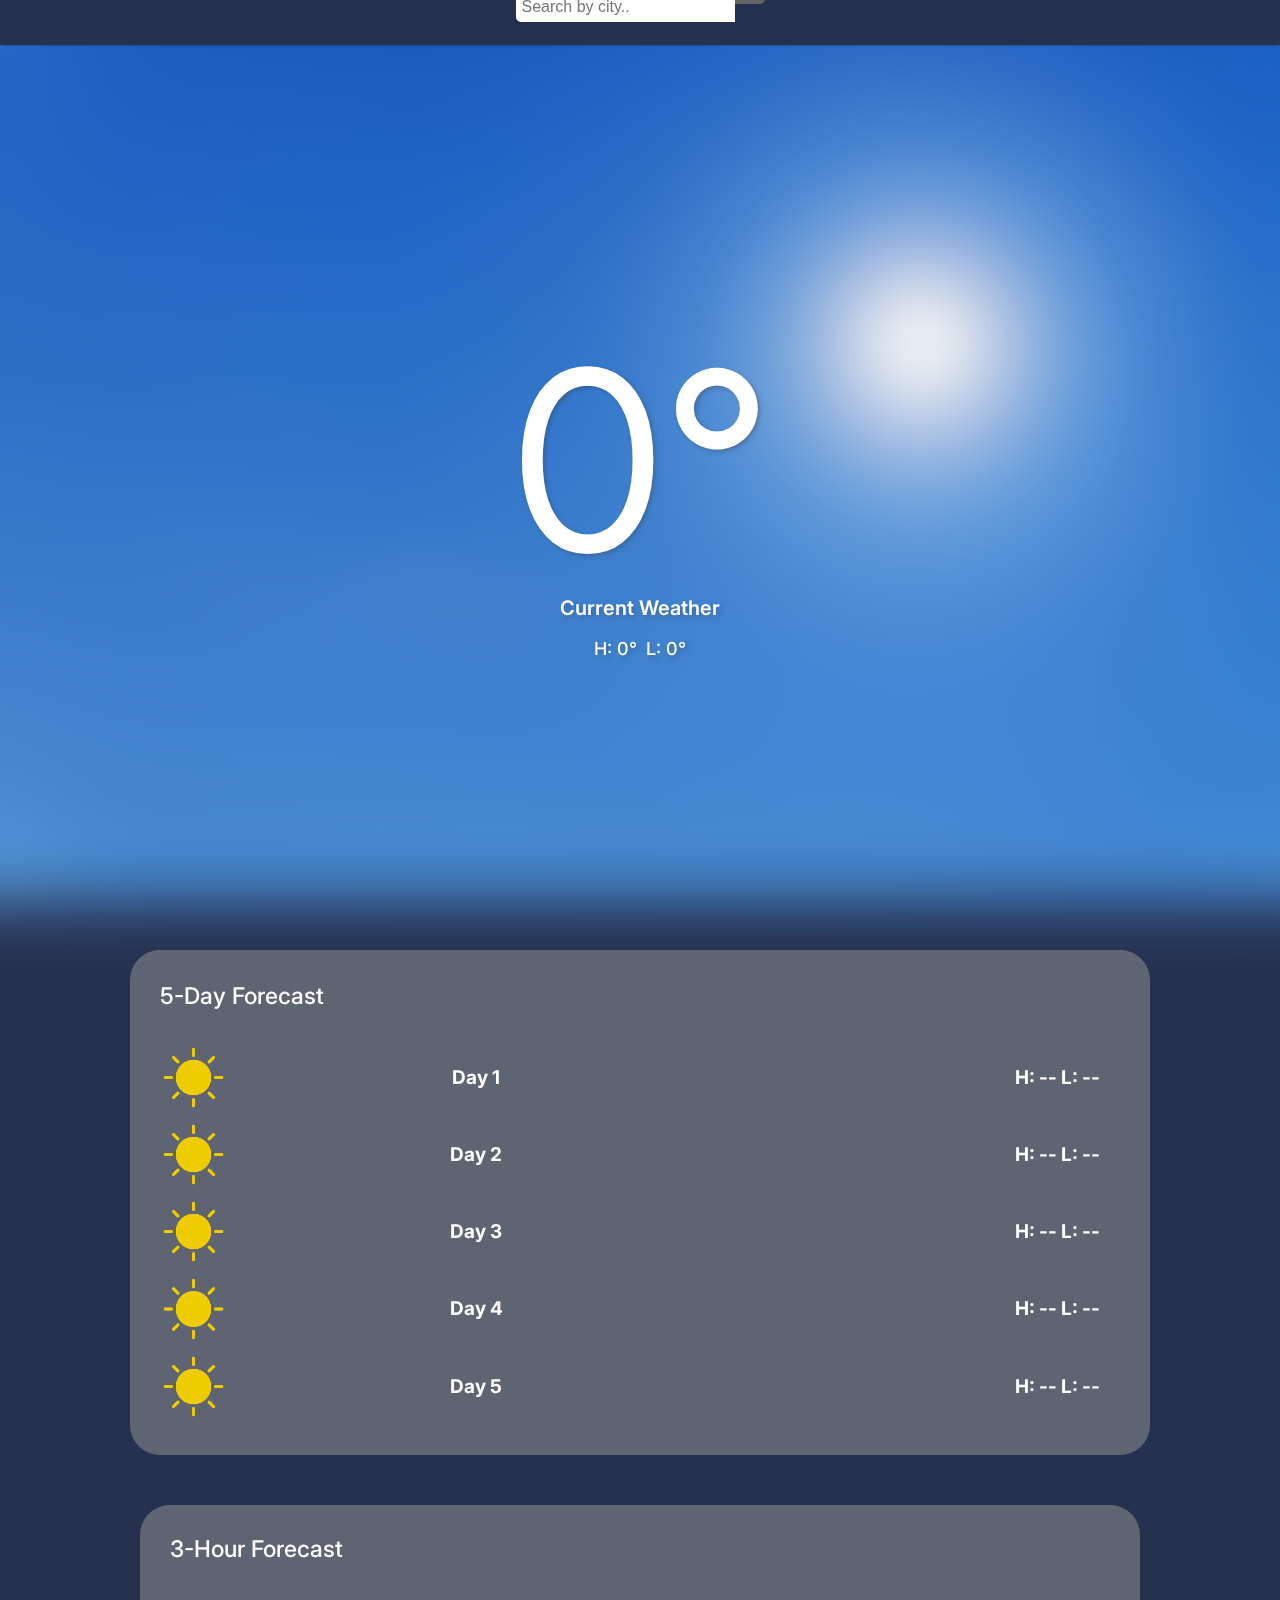
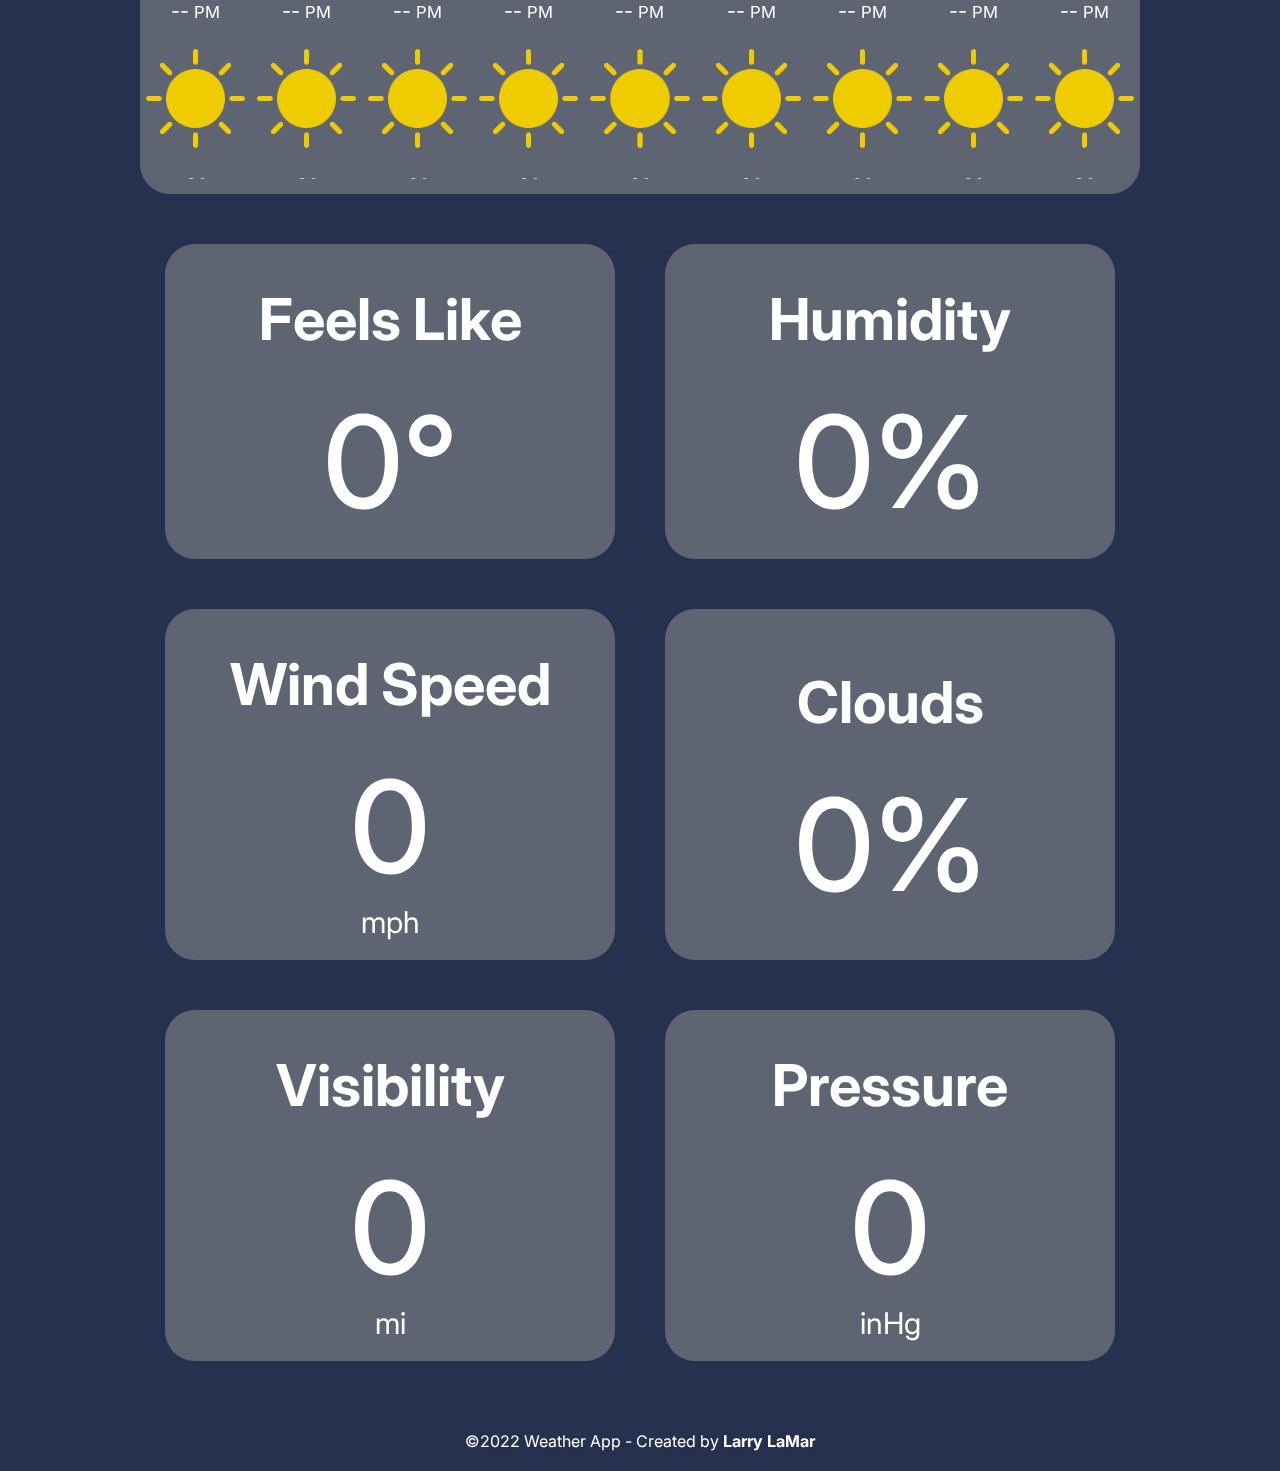
==== commit b62e7d0f: "fixed viewwport on  mobile" ====
--- a/index.html
+++ b/index.html
@@ -3,7 +3,10 @@
   <head>
     <meta charset="UTF-8" />
     <meta http-equiv="X-UA-Compatible" content="IE=edge" />
-    <meta name="viewport" content="width=device-width, initial-scale=1.0" />
+    <meta
+      name="viewport"
+      content="width=device-width, initial-scale=1.0, viewport-fit=cover"
+    />
     <title>Weather App</title>
     <link rel="stylesheet" type="text/css" href="weather-app.css" />
 
@@ -56,6 +59,34 @@
       <div class="nav-content">
         <div id="cityHistory" class="city-history-container">
           <h1 class="menu-title">Weather</h1>
+
+          <div
+            id="listItemContent"
+            class="list-item-content"
+            style="
+              background: url(./background-images/01d.jpg);
+              background-repeat: no-repeat;
+              background-size: cover;
+            "
+          >
+            <i
+              id="searchLocationIcon"
+              class="las la-search-location deleteOrSearchIcon"
+            ></i>
+
+            <div id="myLocationNameContainer" class="listItem-name-condition">
+              <h2>My Location</h2>
+              <p id="myLocationCity">Loading...</p>
+            </div>
+
+            <div id="myLocationTempContainer" class="listItem-temp-container">
+              <h1 id="myLocationTemp">0&deg;</h1>
+              <div id="myLocationHiLow">
+                <p>H: 0&deg;</p>
+                <p>L: 0&deg;</p>
+              </div>
+            </div>
+          </div>
         </div>
       </div>
     </div>
@@ -297,7 +328,6 @@
       &copy;2022 Weather App - Created by
       <a target="blank" href="https://github.com/l2fc3s">Larry LaMar</a>
     </footer>
-
     <script src="./weatherApp.js"></script>
   </body>
 </html>
--- a/weather-app.css
+++ b/weather-app.css
@@ -10,13 +10,13 @@
 }
 
 body {
-  /* background-color: rgb(147, 147, 147); */
   background: url(./background-images/01d.jpg);
   background-repeat: no-repeat;
   background-size: cover;
   background-attachment: fixed;
   -webkit-backdrop-filter: blur(30px);
   backdrop-filter: blur(30px);
+  background-color: rgb(38, 49, 80);
 }
 
 /* ------- nav section -------- */
@@ -198,12 +198,17 @@
   float: left;
   transition: 0.3s;
   position: relative;
+  max-width: 60%;
 }
 
 .listItem-name-condition h2 {
   font-size: 45px;
   margin: 5px 0 0 0;
   text-shadow: 2px 2px 4px rgba(0, 0, 0, 0.356);
+  /* font-size: clamp(20px, 5vw, 70px); */
+  overflow: hidden;
+  white-space: nowrap;
+  text-overflow: ellipsis;
 }
 
 .listItem-name-condition:hover {
@@ -240,7 +245,7 @@
 .listItem-temp-container p {
   display: inline-block;
   margin: 0 0 10px 0;
-  font-size: 20px;
+  font-size: 15px;
   text-shadow: 2px 2px 4px rgba(0, 0, 0, 0.356);
 }
 
@@ -249,7 +254,7 @@
   cursor: pointer;
 }
 
-#deleteButton {
+.deleteOrSearchIcon {
   padding: 20px 20px 20px 5px;
   float: right;
   font-size: 30px;
@@ -258,7 +263,7 @@
   text-shadow: 2px 2px 4px rgba(0, 0, 0, 0.356);
 }
 
-#deleteButton:hover {
+.deleteOrSearchIcon:hover {
   color: #fff;
   font-size: 28px;
   cursor: pointer;
@@ -566,21 +571,41 @@
   transition: 0.5s;
 }
 
-/* ----------------- Mobile Section ---------------  */
+/* ----------------- Mobile Section ---------------------------  */
 
 /* mobile nav */
-@media screen and (max-width: 720px) {
+@media screen and (max-width: 990px) {
+  .listItem-name-condition {
+    max-width: 50%;
+  }
+}
+
+@media screen and (max-width: 780px) {
   .city-history-container {
-    width: 85%;
+    width: 90%;
   }
 
   .menu-title {
     font-size: clamp(40px, 8vw, 50px);
   }
+
+  .listItem-name-condition {
+    max-width: 40%;
+  }
+
+  .listItem-name-condition h2 {
+    font-size: clamp(20px, 5vw, 70px);
+    overflow: hidden;
+    white-space: nowrap;
+    text-overflow: ellipsis;
+  }
 }
 
 @media screen and (max-width: 560px) {
-  #deleteButton {
+  .city-history-container {
+    width: 90%;
+  }
+  .deleteOrSearchIcon {
     padding: 20px 15px 20px 20px;
   }
 
@@ -589,7 +614,7 @@
   }
 
   .listItem-name-condition h2 {
-    font-size: 5vw;
+    font-size: clamp(20px, 5vw, 60px);
   }
 
   .listItem-name-condition p {
